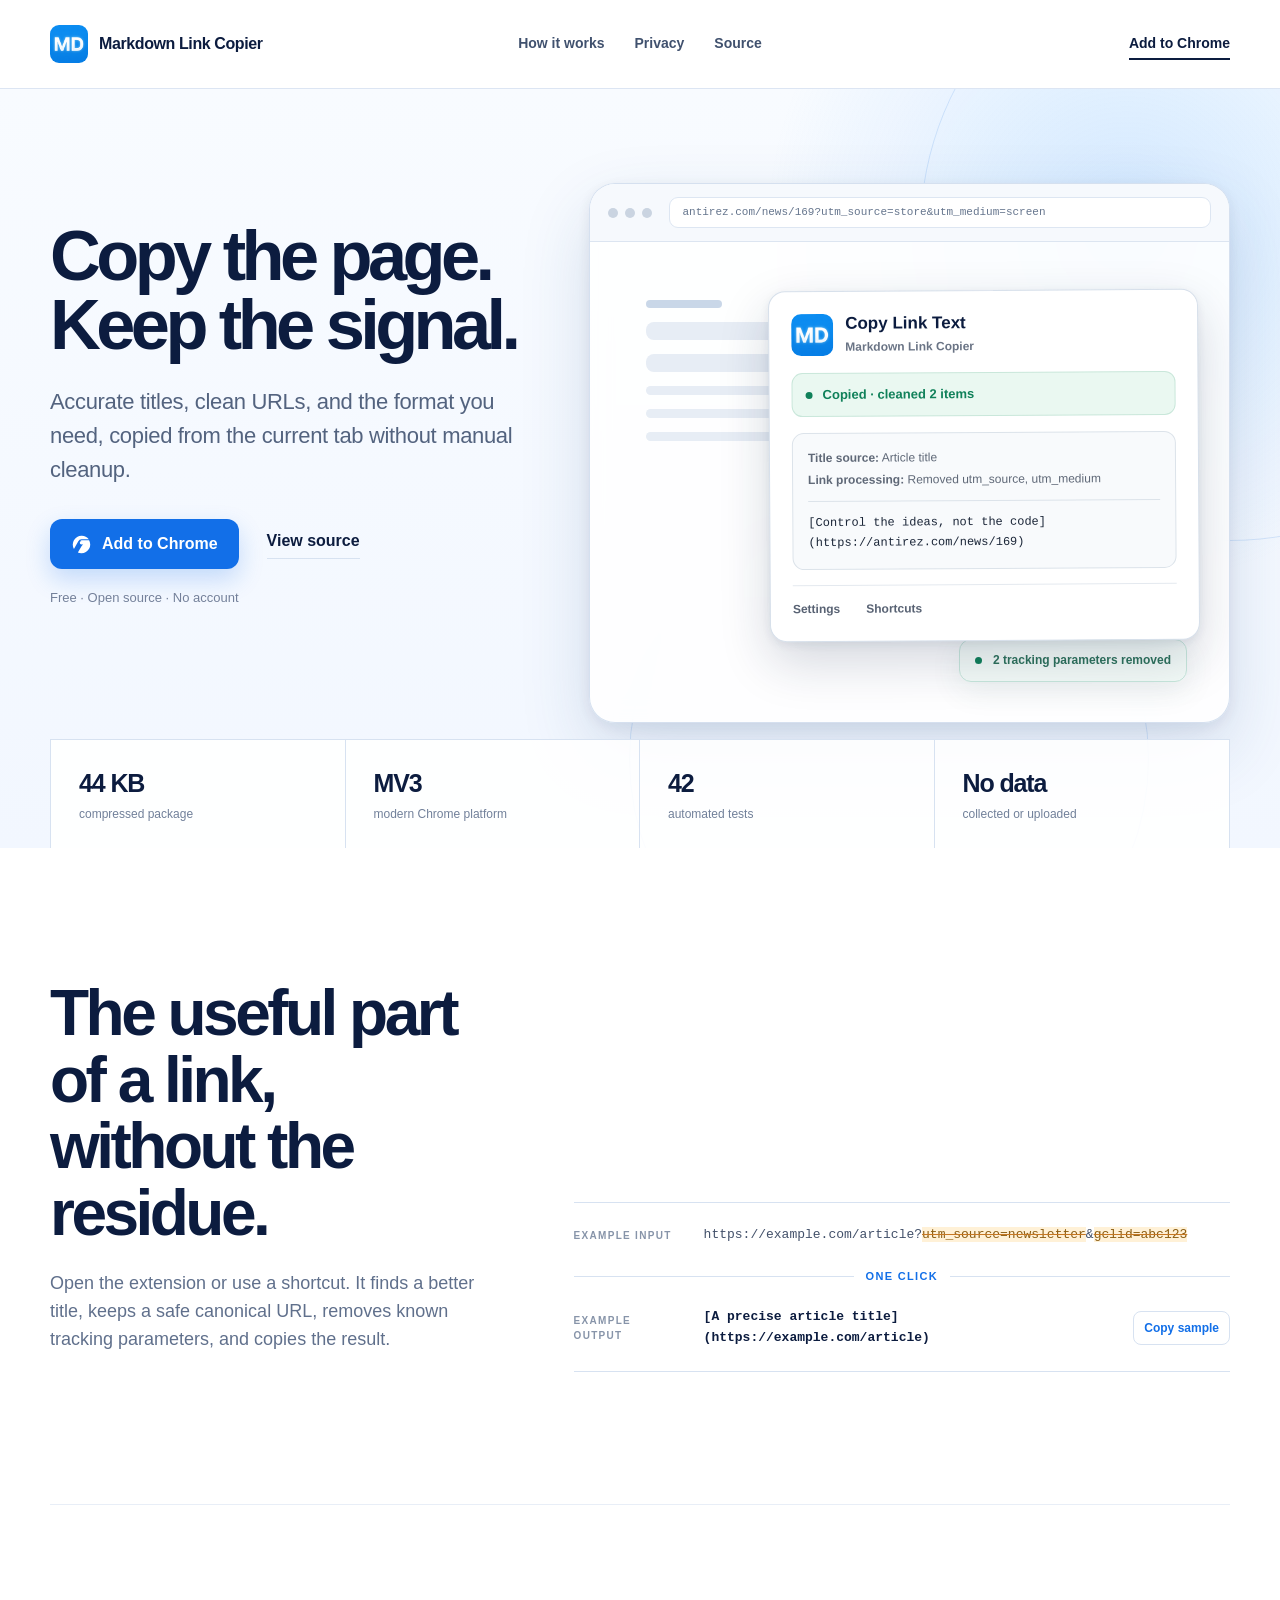
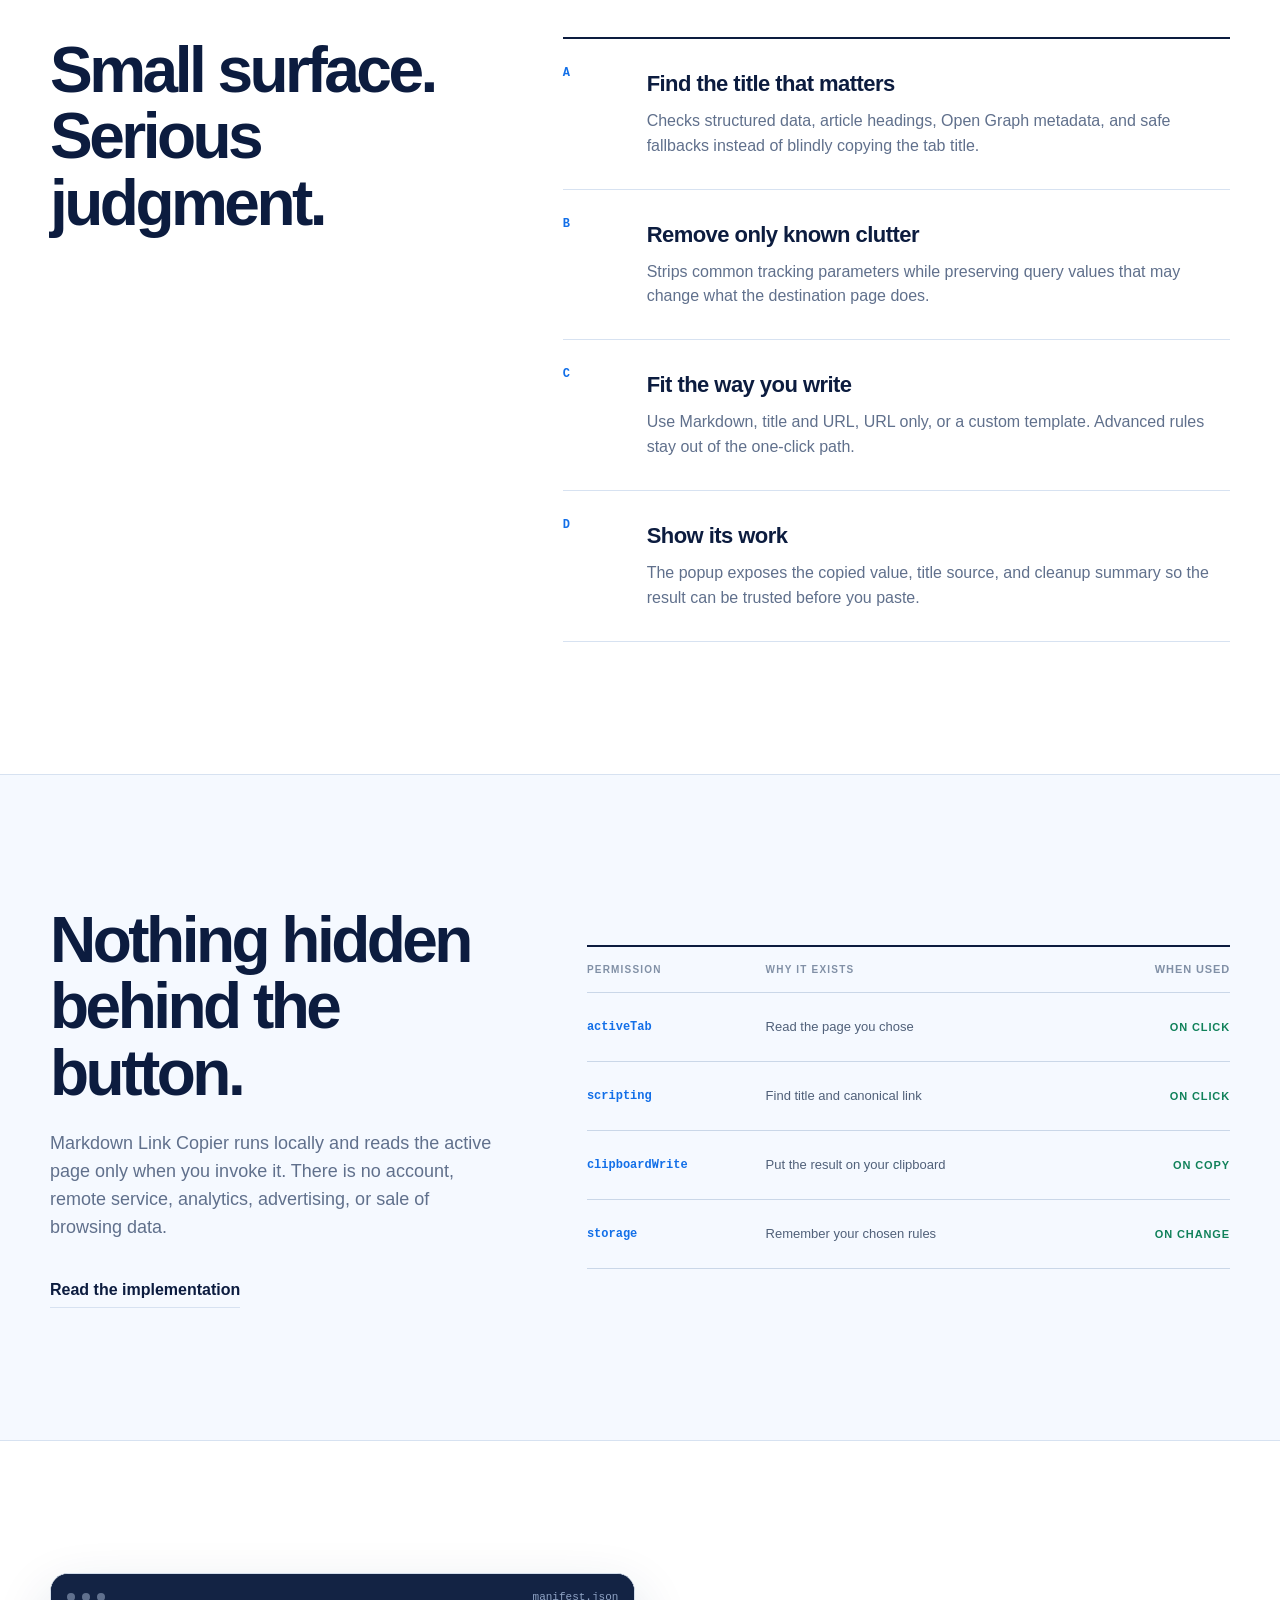
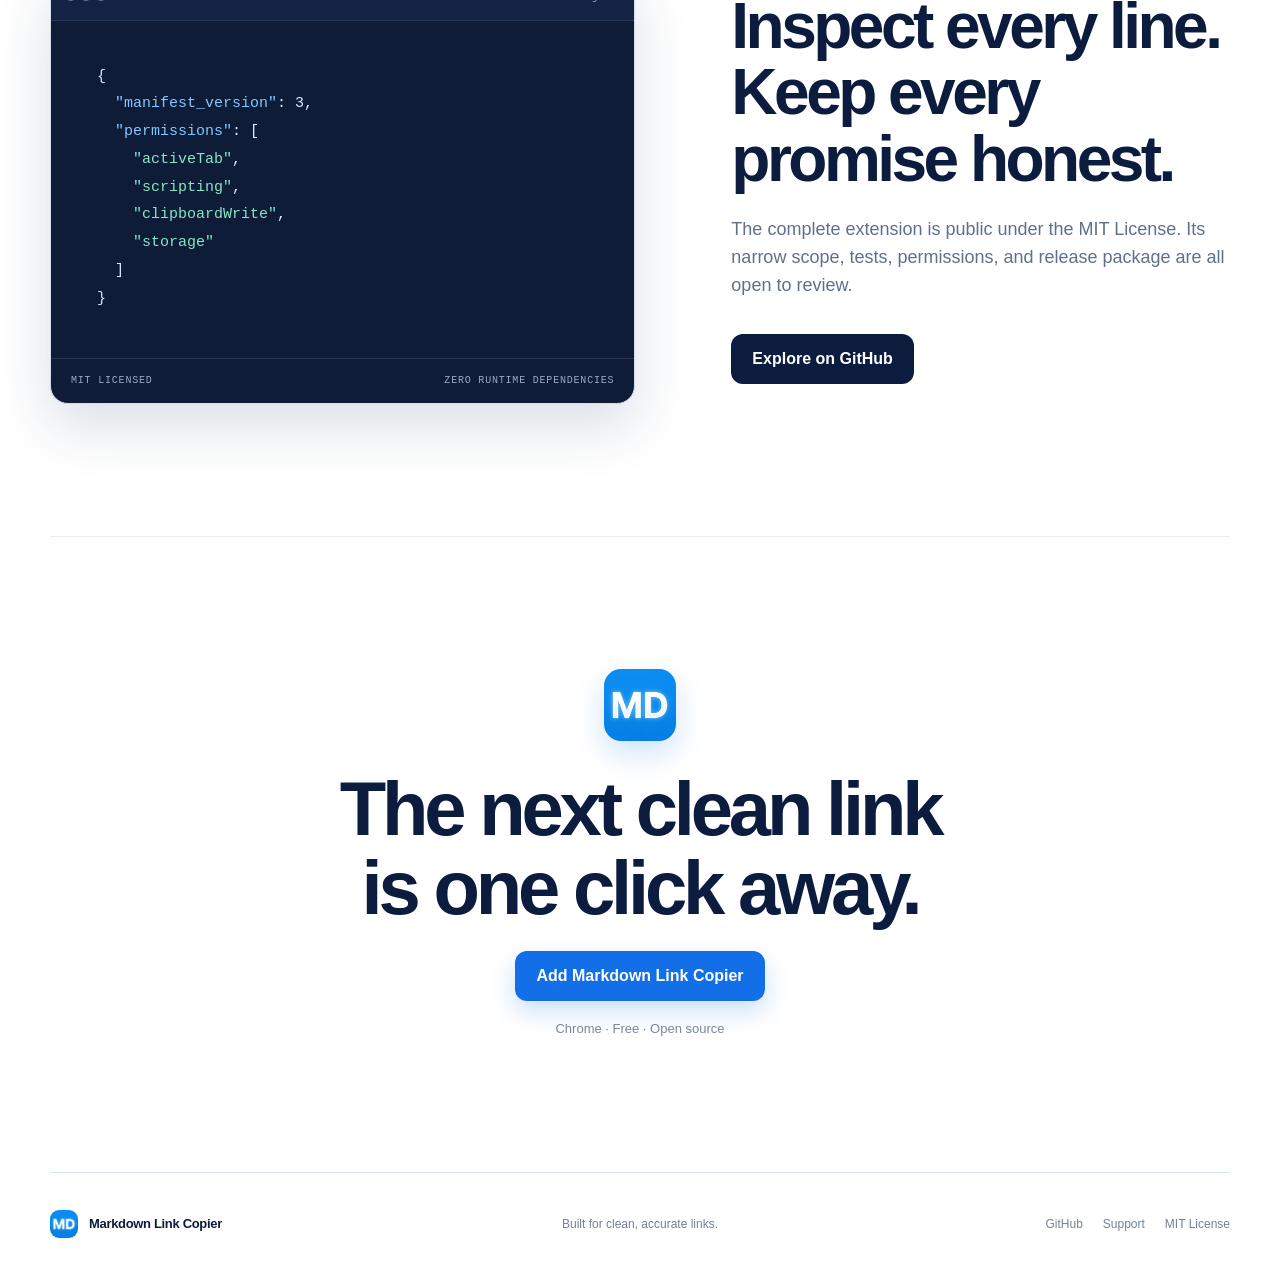
==== index.html @ 3ef40aa8 "完善 1.5.3、多语言、官网与商店素材" ====
<!doctype html>
<html lang="en">
<head>
  <meta charset="utf-8">
  <meta name="viewport" content="width=device-width, initial-scale=1">
  <meta name="description" content="Copy accurate page titles and clean URLs as Markdown in one click. A tiny, private, open-source Chrome extension.">
  <meta name="theme-color" content="#f5f9ff">
  <meta property="og:title" content="Markdown Link Copier">
  <meta property="og:description" content="Clean links. Accurate titles. One click.">
  <meta property="og:type" content="website">
  <title>Markdown Link Copier — Clean links in one click</title>
  <link rel="icon" type="image/png" href="chrome-extension/icons/icon32.png">
  <link rel="stylesheet" href="css/custom-theme.css">
  <script src="js/main.js" defer></script>
</head>
<body>
  <!--
  THESIS: One click turns the current page into a trustworthy Markdown link, with every product claim placed beside evidence.
  OWN-WORLD: Pale-blue daylight, ink typography, Chrome-blue actions, success green, thin rules, the real MD icon, and real extension UI.
  STORY: Copy moment, cleanup logic, permission ledger, open-source proof, then install.
  FIRST VIEWPORT: A short promise and single install action face a browser-to-popup transformation; a compact proof rail closes the frame.
  FORM: Code-led open-source ledger, concept seed 676863ed.
  FINISH: unreviewed and undocumented is unfinished; this build ends with the finish review, the verdict, DESIGN.md, and every shipping raster carrying its provenance
  -->
  <a class="skip-link" href="#main">Skip to content</a>

  <header class="site-header">
    <a class="brand" href="#top" aria-label="Markdown Link Copier home">
      <img src="chrome-extension/icons/icon128.png" alt="" width="38" height="38">
      <span>Markdown Link Copier</span>
    </a>
    <nav class="site-nav" aria-label="Primary navigation">
      <a href="#how-it-works">How it works</a>
      <a href="#privacy">Privacy</a>
      <a href="https://github.com/walnut-a/markdown-link-copier">Source</a>
    </nav>
    <a class="header-install" href="https://chromewebstore.google.com/detail/markdown-link-copier/okdollbnpaenkphpigcahcaiddfainpn">Add to Chrome</a>
  </header>

  <main id="main">
    <section class="hero" id="top" aria-labelledby="hero-title">
      <div class="hero-copy">
        <h1 id="hero-title">Copy the page.<br>Keep the signal.</h1>
        <p class="hero-summary">Accurate titles, clean URLs, and the format you need, copied from the current tab without manual cleanup.</p>
        <div class="hero-actions">
          <a class="button button-primary" href="https://chromewebstore.google.com/detail/markdown-link-copier/okdollbnpaenkphpigcahcaiddfainpn">
            <svg aria-hidden="true" viewBox="0 0 24 24"><path d="M12 2a10 10 0 0 0-8.65 15l5-8.66A4 4 0 0 1 12 6h8.32A10 10 0 0 0 12 2Zm0 20a10 10 0 0 0 8.65-15h-10A4 4 0 0 1 12 14l-4.16 7.2A9.97 9.97 0 0 0 12 22Zm0-10a2 2 0 1 0 0-4 2 2 0 0 0 0 4Z"/></svg>
            Add to Chrome
          </a>
          <a class="text-link" href="https://github.com/walnut-a/markdown-link-copier">View source</a>
        </div>
        <p class="hero-note">Free · Open source · No account</p>
      </div>

      <div class="product-stage" aria-label="A browser page and the Markdown Link Copier result">
        <div class="orbit orbit-one" aria-hidden="true"></div>
        <div class="orbit orbit-two" aria-hidden="true"></div>
        <div class="browser-window">
          <div class="browser-bar">
            <span class="browser-dot"></span><span class="browser-dot"></span><span class="browser-dot"></span>
            <div class="address-bar">antirez.com/news/169?utm_source=store&amp;utm_medium=screen</div>
          </div>
          <div class="article-ghost" aria-hidden="true">
            <span class="ghost-kicker"></span><span class="ghost-title ghost-title-long"></span><span class="ghost-title"></span>
            <span class="ghost-line"></span><span class="ghost-line"></span><span class="ghost-line ghost-line-short"></span>
          </div>
          <div class="extension-popover">
            <div class="popover-heading">
              <img src="chrome-extension/icons/icon128.png" alt="" width="42" height="42">
              <div><strong>Copy Link Text</strong><span>Markdown Link Copier</span></div>
            </div>
            <div class="success-line"><span class="status-dot"></span>Copied · cleaned 2 items</div>
            <div class="result-block">
              <p><strong>Title source:</strong> Article title</p>
              <p><strong>Link processing:</strong> Removed utm_source, utm_medium</p>
              <code>[Control the ideas, not the code]<br>(https://antirez.com/news/169)</code>
            </div>
            <div class="popover-links"><span>Settings</span><span>Shortcuts</span></div>
          </div>
          <div class="clean-toast"><span class="status-dot" aria-hidden="true"></span>2 tracking parameters removed</div>
        </div>
      </div>

      <dl class="proof-rail" aria-label="Product evidence">
        <div><dt>44 KB</dt><dd>compressed package</dd></div>
        <div><dt>MV3</dt><dd>modern Chrome platform</dd></div>
        <div><dt>42</dt><dd>automated tests</dd></div>
        <div><dt>No data</dt><dd>collected or uploaded</dd></div>
      </dl>
    </section>

    <section class="transformation section" id="how-it-works" aria-labelledby="transform-title">
      <div class="section-intro">
        <h2 id="transform-title">The useful part of a link,<br>without the residue.</h2>
        <p>Open the extension or use a shortcut. It finds a better title, keeps a safe canonical URL, removes known tracking parameters, and copies the result.</p>
      </div>
      <div class="transform-demo">
        <div class="demo-row demo-source">
          <span class="demo-label">EXAMPLE INPUT</span>
          <code>https://example.com/article?<mark>utm_source=newsletter</mark>&amp;<mark>gclid=abc123</mark></code>
        </div>
        <div class="demo-flow" aria-hidden="true"><span></span><b>one click</b><span></span></div>
        <div class="demo-row demo-result">
          <span class="demo-label">EXAMPLE OUTPUT</span>
          <code id="sample-output">[A precise article title](https://example.com/article)</code>
          <button class="copy-sample" type="button" data-copy-target="sample-output">Copy sample</button>
        </div>
      </div>
    </section>

    <section class="capabilities section" aria-labelledby="capabilities-title">
      <div class="section-intro compact">
        <h2 id="capabilities-title">Small surface.<br>Serious judgment.</h2>
      </div>
      <div class="capability-list">
        <article><span class="cap-index">A</span><div><h3>Find the title that matters</h3><p>Checks structured data, article headings, Open Graph metadata, and safe fallbacks instead of blindly copying the tab title.</p></div></article>
        <article><span class="cap-index">B</span><div><h3>Remove only known clutter</h3><p>Strips common tracking parameters while preserving query values that may change what the destination page does.</p></div></article>
        <article><span class="cap-index">C</span><div><h3>Fit the way you write</h3><p>Use Markdown, title and URL, URL only, or a custom template. Advanced rules stay out of the one-click path.</p></div></article>
        <article><span class="cap-index">D</span><div><h3>Show its work</h3><p>The popup exposes the copied value, title source, and cleanup summary so the result can be trusted before you paste.</p></div></article>
      </div>
    </section>

    <section class="ledger section" id="privacy" aria-labelledby="ledger-title">
      <div class="ledger-heading">
        <h2 id="ledger-title">Nothing hidden<br>behind the button.</h2>
        <p>Markdown Link Copier runs locally and reads the active page only when you invoke it. There is no account, remote service, analytics, advertising, or sale of browsing data.</p>
        <a class="text-link" href="https://github.com/walnut-a/markdown-link-copier/blob/main/chrome-extension/README.md">Read the implementation</a>
      </div>
      <div class="permission-table" role="table" aria-label="Chrome permission explanations">
        <div class="permission-row permission-head" role="row"><span role="columnheader">Permission</span><span role="columnheader">Why it exists</span><span role="columnheader">When used</span></div>
        <div class="permission-row" role="row"><code role="cell">activeTab</code><span role="cell">Read the page you chose</span><span role="cell">On click</span></div>
        <div class="permission-row" role="row"><code role="cell">scripting</code><span role="cell">Find title and canonical link</span><span role="cell">On click</span></div>
        <div class="permission-row" role="row"><code role="cell">clipboardWrite</code><span role="cell">Put the result on your clipboard</span><span role="cell">On copy</span></div>
        <div class="permission-row" role="row"><code role="cell">storage</code><span role="cell">Remember your chosen rules</span><span role="cell">On change</span></div>
      </div>
    </section>

    <section class="source-section section" aria-labelledby="source-title">
      <div class="source-terminal" aria-hidden="true">
        <div class="terminal-bar"><span></span><span></span><span></span><b>manifest.json</b></div>
        <pre><code>{
  <i>"manifest_version"</i>: 3,
  <i>"permissions"</i>: [
    <em>"activeTab"</em>,
    <em>"scripting"</em>,
    <em>"clipboardWrite"</em>,
    <em>"storage"</em>
  ]
}</code></pre>
        <div class="terminal-foot"><span>MIT licensed</span><span>zero runtime dependencies</span></div>
      </div>
      <div class="source-copy">
        <h2 id="source-title">Inspect every line.<br>Keep every promise honest.</h2>
        <p>The complete extension is public under the MIT License. Its narrow scope, tests, permissions, and release package are all open to review.</p>
        <a class="button button-dark" href="https://github.com/walnut-a/markdown-link-copier">Explore on GitHub</a>
      </div>
    </section>

    <section class="final-cta section" aria-labelledby="cta-title">
      <img src="chrome-extension/icons/icon128.png" alt="" width="72" height="72">
      <h2 id="cta-title">The next clean link<br>is one click away.</h2>
      <a class="button button-primary" href="https://chromewebstore.google.com/detail/markdown-link-copier/okdollbnpaenkphpigcahcaiddfainpn">Add Markdown Link Copier</a>
      <p>Chrome · Free · Open source</p>
    </section>
  </main>

  <footer class="site-footer">
    <div class="brand footer-brand"><img src="chrome-extension/icons/icon32.png" alt="" width="28" height="28"><span>Markdown Link Copier</span></div>
    <p>Built for clean, accurate links.</p>
    <div><a href="https://github.com/walnut-a/markdown-link-copier">GitHub</a><a href="https://github.com/walnut-a/markdown-link-copier/issues">Support</a><span>MIT License</span></div>
  </footer>
</body>
</html>
---- css/custom-theme.css ----
:root {
  color-scheme: light;
  --ink: #0c1c3f;
  --muted: #60708c;
  --blue: #126fe8;
  --blue-dark: #075bc6;
  --blue-pale: #edf5ff;
  --line: #d7e2f1;
  --soft-line: #e8eef7;
  --green: #10815a;
  --green-pale: #eaf8f1;
  --paper: #ffffff;
  --canvas: #f5f9ff;
  --max-width: 1180px;
  --shadow: 0 28px 70px rgba(34, 74, 132, .16), 0 4px 16px rgba(32, 52, 84, .08);
  --display-font: "Trebuchet MS", "Avenir Next", sans-serif;
  --body-font: ui-sans-serif, -apple-system, BlinkMacSystemFont, "Segoe UI", sans-serif;
  font-family: var(--body-font);
  font-synthesis: none;
  text-rendering: optimizeLegibility;
}

* { box-sizing: border-box; }
html { scroll-behavior: smooth; }
body { margin: 0; overflow-x: hidden; background: var(--paper); color: var(--ink); font-size: 16px; line-height: 1.55; }
a { color: inherit; text-decoration: none; }
button, a { -webkit-tap-highlight-color: transparent; }
button, input { font: inherit; }
img { display: block; max-width: 100%; }
:focus-visible { outline: 3px solid rgba(18, 111, 232, .35); outline-offset: 4px; }
.skip-link { position: fixed; z-index: 100; top: 12px; left: 12px; padding: 10px 14px; background: var(--ink); color: white; transform: translateY(-150%); }
.skip-link:focus { transform: translateY(0); }

.site-header {
  position: relative;
  z-index: 10;
  width: min(calc(100% - 48px), var(--max-width));
  height: 88px;
  margin: 0 auto;
  display: grid;
  grid-template-columns: 1fr auto 1fr;
  align-items: center;
  gap: 28px;
}
.brand { display: inline-flex; align-items: center; gap: 11px; font-family: var(--display-font); font-weight: 760; letter-spacing: -.025em; }
.brand img { border-radius: 9px; }
.site-nav { display: flex; gap: 30px; color: #40516e; font-size: 14px; font-weight: 650; }
.site-nav a, .text-link, .site-footer a { transition: color 160ms ease; }
.site-nav a:hover, .text-link:hover, .site-footer a:hover { color: var(--blue); }
.header-install { justify-self: end; border-bottom: 2px solid var(--ink); padding: 5px 0 3px; font-size: 14px; font-weight: 750; }

.hero {
  position: relative;
  overflow: hidden;
  min-height: 760px;
  background: radial-gradient(circle at 88% 18%, rgba(114, 184, 255, .28), transparent 28%), linear-gradient(180deg, #f8fbff 0%, #f2f7ff 100%);
  border-top: 1px solid rgba(215, 226, 241, .8);
  display: grid;
  grid-template-columns: minmax(0, .85fr) minmax(520px, 1.15fr);
  grid-template-rows: 1fr auto;
  column-gap: 66px;
  padding: 82px max(24px, calc((100vw - var(--max-width)) / 2)) 0;
}
.hero-copy { position: relative; z-index: 2; align-self: center; padding-bottom: 80px; }
h1, h2, h3, p { margin-top: 0; }
h1, h2, h3 { font-family: var(--display-font); }
h1 { max-width: 620px; margin-bottom: 26px; font-size: clamp(54px, 5.5vw, 82px); line-height: .98; letter-spacing: -.065em; font-weight: 830; }
.hero-summary { max-width: 540px; margin-bottom: 32px; color: #53637f; font-size: clamp(18px, 1.8vw, 22px); line-height: 1.55; letter-spacing: -.015em; }
.hero-actions { display: flex; align-items: center; gap: 28px; flex-wrap: wrap; }
.button { min-height: 50px; display: inline-flex; align-items: center; justify-content: center; gap: 10px; padding: 0 20px; border: 1px solid transparent; border-radius: 12px; font-weight: 760; box-shadow: none; transition: transform 160ms ease, background 160ms ease, box-shadow 160ms ease; }
.button:hover { transform: translateY(-2px); }
.button-primary { background: var(--blue); color: white; box-shadow: 0 10px 25px rgba(18, 111, 232, .22); }
.button-primary:hover { background: var(--blue-dark); box-shadow: 0 14px 30px rgba(18, 111, 232, .28); }
.button-primary svg { width: 21px; height: 21px; fill: currentColor; }
.button-dark { background: var(--ink); color: white; }
.button-dark:hover { background: #18305d; }
.text-link { font-weight: 730; border-bottom: 1px solid var(--line); padding-bottom: 4px; }
.hero-note { margin: 19px 0 0; color: #73809a; font-size: 13px; }

.product-stage { position: relative; z-index: 1; min-width: 0; align-self: stretch; }
.orbit { position: absolute; border: 1px solid rgba(30, 112, 218, .15); border-radius: 50%; }
.orbit-one { width: 620px; height: 620px; top: -250px; right: -310px; }
.orbit-two { width: 520px; height: 520px; bottom: -280px; left: 40px; }
.browser-window { position: absolute; top: 12px; right: 0; width: min(670px, 100%); height: 540px; overflow: hidden; background: rgba(255, 255, 255, .86); border: 1px solid rgba(211, 223, 239, .95); border-radius: 26px; box-shadow: var(--shadow); backdrop-filter: blur(10px); }
.browser-bar { height: 58px; display: flex; align-items: center; gap: 7px; padding: 0 18px; background: #f6f9fd; border-bottom: 1px solid #dce5f1; }
.browser-dot { width: 10px; height: 10px; border-radius: 50%; background: #cad4e1; }
.address-bar { min-width: 0; flex: 1; margin-left: 10px; padding: 8px 12px; overflow: hidden; border: 1px solid #dde6f2; border-radius: 9px; background: white; color: #65758d; font: 11px/1.2 ui-monospace, SFMono-Regular, Menlo, monospace; text-overflow: ellipsis; white-space: nowrap; }
.article-ghost { position: absolute; top: 116px; left: 56px; width: 390px; display: grid; gap: 14px; }
.article-ghost span { display: block; border-radius: 8px; background: #e7edf5; }
.ghost-kicker { width: 76px; height: 8px; background: #c9d7e8 !important; }
.ghost-title { width: 68%; height: 18px; }
.ghost-title-long { width: 92%; }
.ghost-line { width: 100%; height: 9px; }
.ghost-line-short { width: 74%; }
.extension-popover { position: absolute; z-index: 2; top: 106px; right: 30px; width: 430px; padding: 22px; border: 1px solid #d7e0eb; border-radius: 17px; background: white; box-shadow: 0 20px 50px rgba(21, 40, 72, .18), 0 3px 8px rgba(21, 40, 72, .08); transform: rotate(-.35deg); }
.popover-heading { display: flex; align-items: center; gap: 12px; margin-bottom: 16px; }
.popover-heading img { border-radius: 10px; }
.popover-heading strong { display: block; font-size: 17px; line-height: 1.2; }
.popover-heading span { display: block; margin-top: 4px; color: #6a7485; font-size: 12px; font-weight: 600; }
.success-line { display: flex; align-items: center; gap: 10px; margin-bottom: 16px; padding: 11px 13px; border: 1px solid #c9e7da; border-radius: 11px; background: var(--green-pale); color: var(--green); font-size: 13px; font-weight: 750; }
.status-dot { width: 7px; height: 7px; border-radius: 50%; background: var(--green); }
.result-block { padding: 15px; border: 1px solid #dce3ea; border-radius: 12px; background: #f8fafc; }
.result-block p { margin: 0 0 3px; color: #5f6877; font-size: 12px; }
.result-block code { display: block; margin-top: 12px; padding-top: 12px; border-top: 1px solid #dce3ea; color: #1b2638; font: 12px/1.65 ui-monospace, SFMono-Regular, Menlo, monospace; }
.popover-links { display: flex; gap: 26px; margin-top: 15px; padding-top: 14px; border-top: 1px solid #e4e9ef; color: #586273; font-size: 12px; font-weight: 700; }
.clean-toast { position: absolute; right: 42px; bottom: 40px; display: flex; align-items: center; gap: 9px; padding: 11px 15px; border: 1px solid #c8e7dc; border-radius: 12px; background: #f4fbf8; color: #2e725c; font-size: 12px; font-weight: 700; box-shadow: 0 8px 30px rgba(47, 101, 84, .1); }
.clean-toast .status-dot { width: 7px; height: 7px; margin-right: 2px; }

.proof-rail { position: relative; z-index: 3; grid-column: 1 / -1; width: 100%; margin: 0; display: grid; grid-template-columns: repeat(4, 1fr); border: 1px solid var(--line); border-bottom: 0; background: rgba(255, 255, 255, .9); }
.proof-rail div { min-height: 106px; padding: 24px 28px; border-right: 1px solid var(--line); }
.proof-rail div:last-child { border-right: 0; }
.proof-rail dt { font-size: 25px; font-weight: 820; letter-spacing: -.045em; }
.proof-rail dd { margin: 3px 0 0; color: #71809a; font-size: 12px; }

.section { width: min(calc(100% - 48px), var(--max-width)); margin: 0 auto; padding: 132px 0; }
.section-intro { max-width: 600px; }
.section-intro h2, .ledger-heading h2, .source-copy h2, .final-cta h2 { margin-bottom: 24px; font-size: clamp(42px, 5vw, 66px); line-height: 1.04; letter-spacing: -.055em; }
.section-intro > p:last-child, .ledger-heading > p, .source-copy > p { color: var(--muted); font-size: 18px; }
.transformation { display: grid; grid-template-columns: .8fr 1.2fr; gap: 86px; align-items: end; }
.transform-demo { border-top: 1px solid var(--line); border-bottom: 1px solid var(--line); }
.demo-row { padding: 22px 0; display: grid; grid-template-columns: 110px 1fr auto; gap: 20px; align-items: center; }
.demo-label { color: #8794a9; font-size: 10px; font-weight: 800; letter-spacing: .13em; }
.demo-row code { overflow-wrap: anywhere; color: #43516a; font: 13px/1.6 ui-monospace, SFMono-Regular, Menlo, monospace; }
.demo-source mark { background: #fff1d7; color: #8c5e13; text-decoration: line-through; text-decoration-color: #c77723; }
.demo-result code { color: var(--ink); font-weight: 650; }
.demo-flow { display: grid; grid-template-columns: 1fr auto 1fr; align-items: center; gap: 12px; color: var(--blue); font-size: 11px; font-weight: 800; letter-spacing: .12em; text-transform: uppercase; }
.demo-flow span { height: 1px; background: var(--line); }
.copy-sample { padding: 7px 10px; border: 1px solid var(--line); border-radius: 8px; background: white; color: var(--blue); font-size: 12px; font-weight: 750; cursor: pointer; }
.copy-sample:hover { background: var(--blue-pale); }

.capabilities { border-top: 1px solid var(--soft-line); display: grid; grid-template-columns: .78fr 1.22fr; gap: 86px; }
.capability-list { border-top: 2px solid var(--ink); }
.capability-list article { display: grid; grid-template-columns: 62px 1fr; gap: 22px; padding: 28px 0 30px; border-bottom: 1px solid var(--line); }
.cap-index { color: var(--blue); font: 700 12px/1 ui-monospace, SFMono-Regular, Menlo, monospace; }
.capability-list h3 { margin-bottom: 8px; font-size: 22px; letter-spacing: -.025em; }
.capability-list p { margin: 0; color: var(--muted); max-width: 610px; }

.ledger { width: 100%; max-width: none; padding-left: max(24px, calc((100vw - var(--max-width)) / 2)); padding-right: max(24px, calc((100vw - var(--max-width)) / 2)); display: grid; grid-template-columns: .82fr 1.18fr; gap: 90px; background: var(--canvas); border-top: 1px solid var(--line); border-bottom: 1px solid var(--line); }
.ledger-heading .text-link { display: inline-block; margin-top: 18px; }
.permission-table { align-self: center; border-top: 2px solid var(--ink); }
.permission-row { display: grid; grid-template-columns: .72fr 1.35fr .65fr; gap: 18px; min-height: 69px; align-items: center; border-bottom: 1px solid #cad7e8; color: #506079; font-size: 13px; }
.permission-row code { color: var(--blue); font-size: 12px; font-weight: 750; }
.permission-row span:last-child { justify-self: end; color: var(--green); font-size: 11px; font-weight: 800; letter-spacing: .08em; text-transform: uppercase; }
.permission-head { min-height: 46px; color: #8190a6; font-size: 10px; font-weight: 800; letter-spacing: .12em; text-transform: uppercase; }
.permission-head span:last-child { color: #8190a6; }

.source-section { display: grid; grid-template-columns: 1.08fr .92fr; gap: 96px; align-items: center; }
.source-terminal { overflow: hidden; border: 1px solid #d4deeb; border-radius: 18px; background: #0e1c38; color: #d9e7ff; box-shadow: 0 22px 55px rgba(23, 48, 94, .16); }
.terminal-bar { height: 47px; padding: 0 16px; display: flex; align-items: center; gap: 7px; border-bottom: 1px solid rgba(255,255,255,.1); background: #132344; }
.terminal-bar span { width: 8px; height: 8px; border-radius: 50%; background: #60708e; }
.terminal-bar b { margin-left: auto; color: #8fa3c5; font: 500 11px ui-monospace, SFMono-Regular, Menlo, monospace; }
.source-terminal pre { margin: 0; padding: 42px 46px 46px; font: 15px/1.85 ui-monospace, SFMono-Regular, Menlo, monospace; }
.source-terminal i { color: #82c7ff; font-style: normal; }
.source-terminal em { color: #87e6c2; font-style: normal; }
.terminal-foot { padding: 17px 20px; display: flex; justify-content: space-between; border-top: 1px solid rgba(255,255,255,.1); color: #99a9c4; font: 10px/1 ui-monospace, SFMono-Regular, Menlo, monospace; text-transform: uppercase; letter-spacing: .08em; }
.source-copy .button { margin-top: 16px; }
.final-cta { text-align: center; border-top: 1px solid var(--soft-line); }
.final-cta img { margin: 0 auto 28px; border-radius: 17px; box-shadow: 0 12px 30px rgba(18, 111, 232, .2); }
.final-cta h2 { font-size: clamp(48px, 6vw, 76px); }
.final-cta > p:last-child { margin: 18px 0 0; color: #7a879b; font-size: 13px; }
.site-footer { width: min(calc(100% - 48px), var(--max-width)); min-height: 104px; margin: 0 auto; display: grid; grid-template-columns: 1fr auto 1fr; align-items: center; gap: 24px; border-top: 1px solid var(--line); color: #738098; font-size: 12px; }
.footer-brand { color: var(--ink); font-size: 13px; }
.site-footer p { margin: 0; text-align: center; }
.site-footer > div:last-child { justify-self: end; display: flex; gap: 20px; }

@media (max-width: 980px) {
  .site-header { grid-template-columns: 1fr auto; }
  .site-nav { display: none; }
  .hero { min-height: auto; grid-template-columns: 1fr; grid-template-rows: auto auto auto; gap: 24px; padding-top: 64px; }
  .hero-copy { padding-bottom: 24px; }
  .product-stage { height: 560px; }
  .browser-window { left: 50%; right: auto; transform: translateX(-50%); }
  .proof-rail { margin-top: 10px; }
  .transformation, .capabilities, .ledger, .source-section { grid-template-columns: 1fr; gap: 56px; }
  .section { padding-top: 100px; padding-bottom: 100px; }
  .ledger { padding-left: 24px; padding-right: 24px; }
}

@media (max-width: 680px) {
  .site-header { width: min(calc(100% - 32px), var(--max-width)); height: 72px; grid-template-columns: minmax(0, 1fr); }
  .brand { font-size: 14px; }
  .brand img { width: 32px; height: 32px; }
  .header-install { display: none; }
  .hero { padding-left: 20px; padding-right: 20px; padding-top: 52px; }
  h1 { max-width: 100%; font-size: 48px; letter-spacing: -.058em; }
  .hero-summary { max-width: 100%; font-size: 16px; }
  .hero-actions { align-items: flex-start; flex-direction: column; gap: 17px; }
  .product-stage { height: 420px; margin-top: 20px; }
  .browser-window { width: 620px; height: 430px; left: 10px; transform: none; border-radius: 21px; }
  .extension-popover { top: 88px; left: 55px; right: auto; width: 345px; padding: 17px; }
  .result-block { padding: 12px; }
  .clean-toast { display: none; }
  .proof-rail { grid-template-columns: repeat(2, 1fr); border-bottom: 1px solid var(--line); }
  .proof-rail div { min-height: 92px; padding: 18px; }
  .proof-rail div:nth-child(2) { border-right: 0; }
  .proof-rail div:nth-child(-n+2) { border-bottom: 1px solid var(--line); }
  .proof-rail dt { font-size: 22px; }
  .section { width: min(calc(100% - 40px), var(--max-width)); padding: 82px 0; }
  .section-intro h2, .ledger-heading h2, .source-copy h2, .final-cta h2 { font-size: 42px; }
  .demo-row { grid-template-columns: 1fr; gap: 8px; }
  .copy-sample { justify-self: start; }
  .capability-list article { grid-template-columns: 36px 1fr; gap: 10px; }
  .ledger { width: 100%; padding-left: 20px; padding-right: 20px; }
  .permission-row { grid-template-columns: .8fr 1.2fr; }
  .permission-row span:last-child { display: none; }
  .source-terminal pre { padding: 30px 22px 34px; font-size: 12px; }
  .terminal-foot { gap: 12px; flex-direction: column; }
  .site-footer { min-height: 150px; grid-template-columns: 1fr; justify-items: start; align-content: center; gap: 12px; }
  .site-footer p { text-align: left; }
  .site-footer > div:last-child { justify-self: start; }
}

@media (prefers-reduced-motion: reduce) {
  *, *::before, *::after { scroll-behavior: auto !important; transition-duration: .01ms !important; animation-duration: .01ms !important; animation-iteration-count: 1 !important; }
}
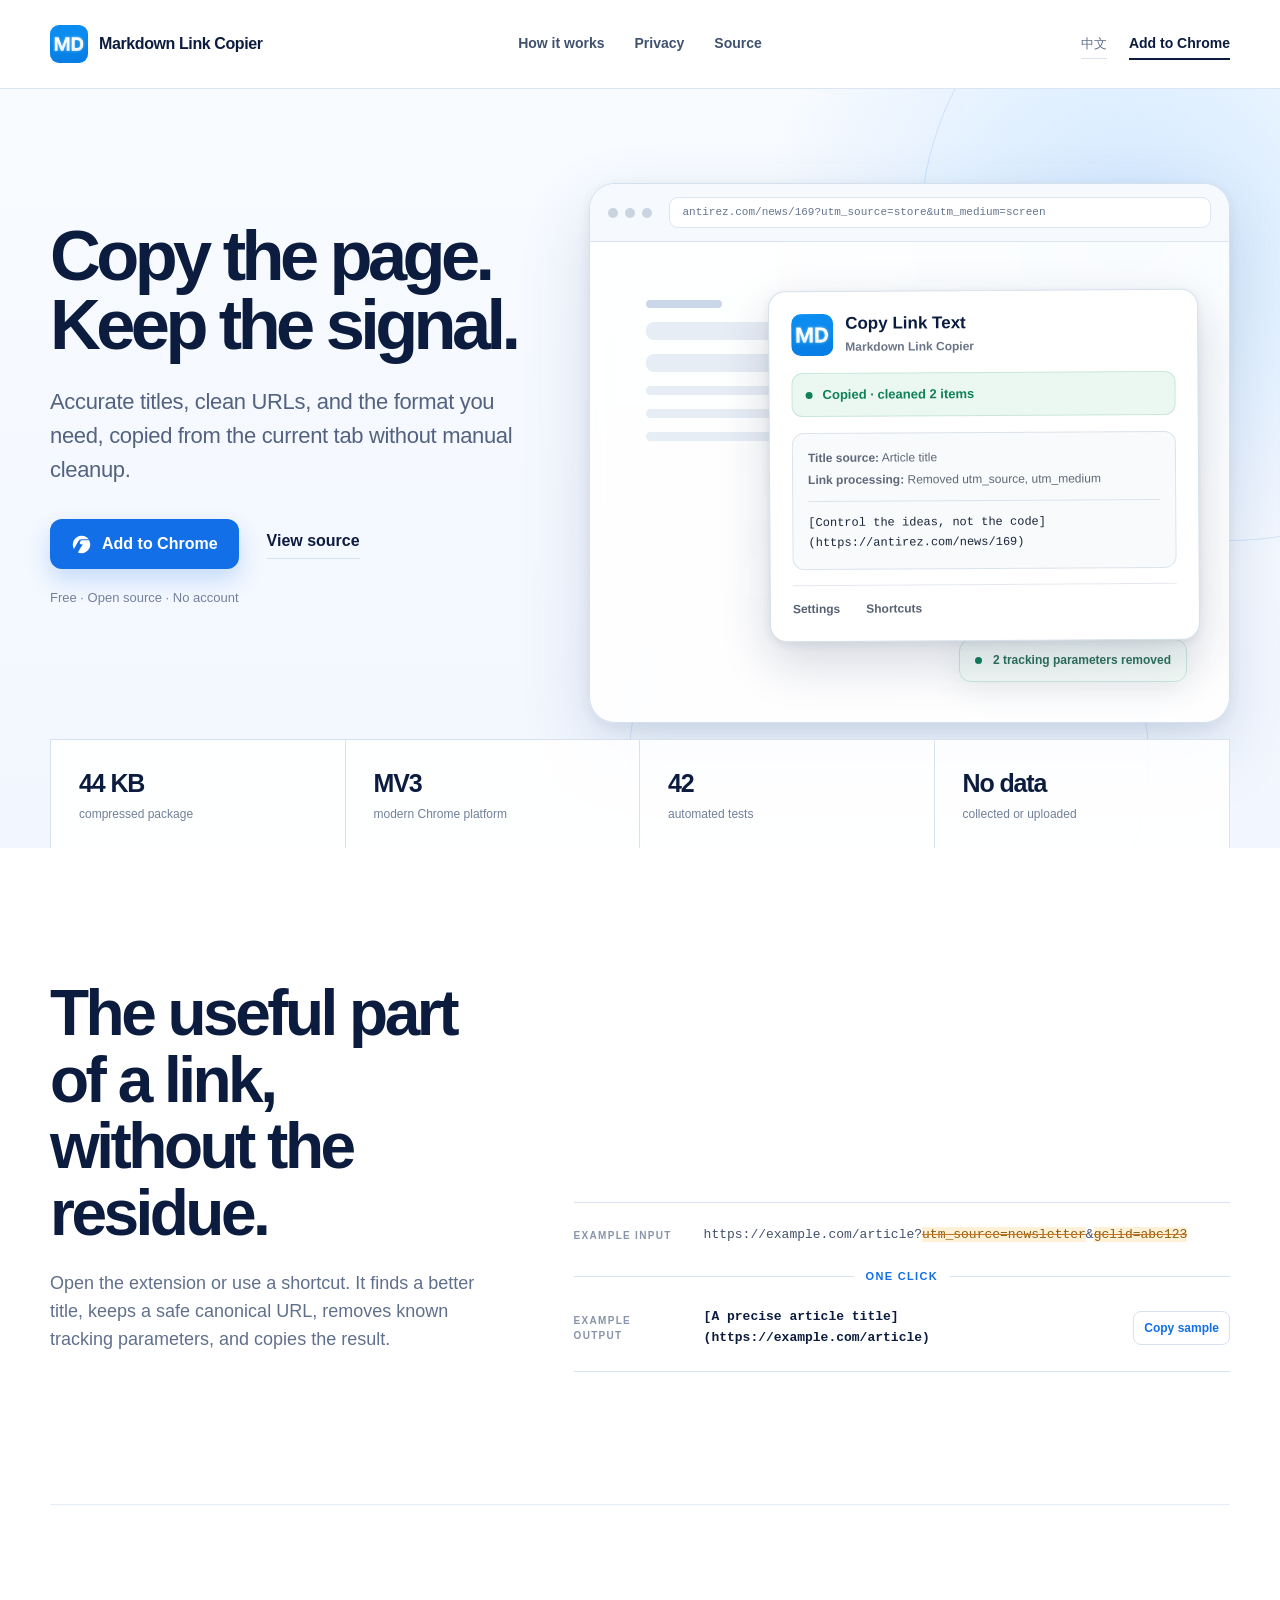
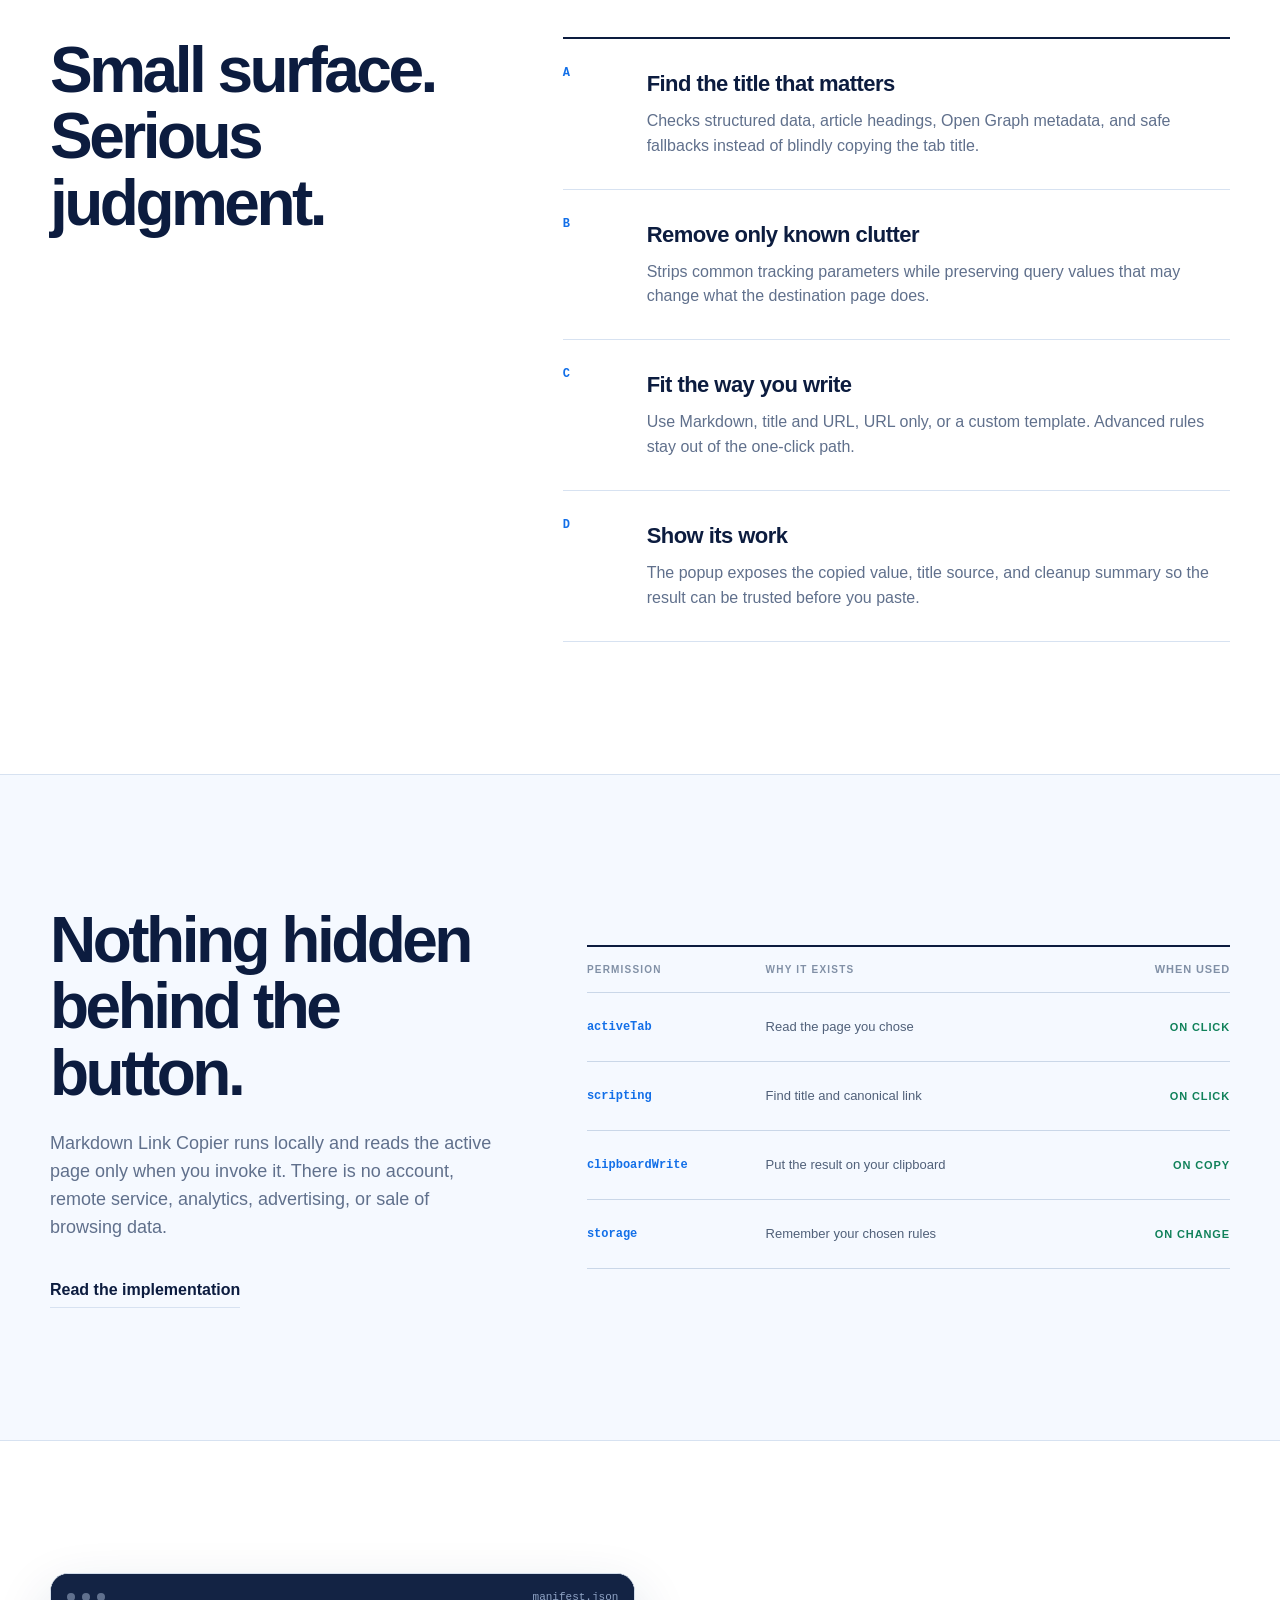
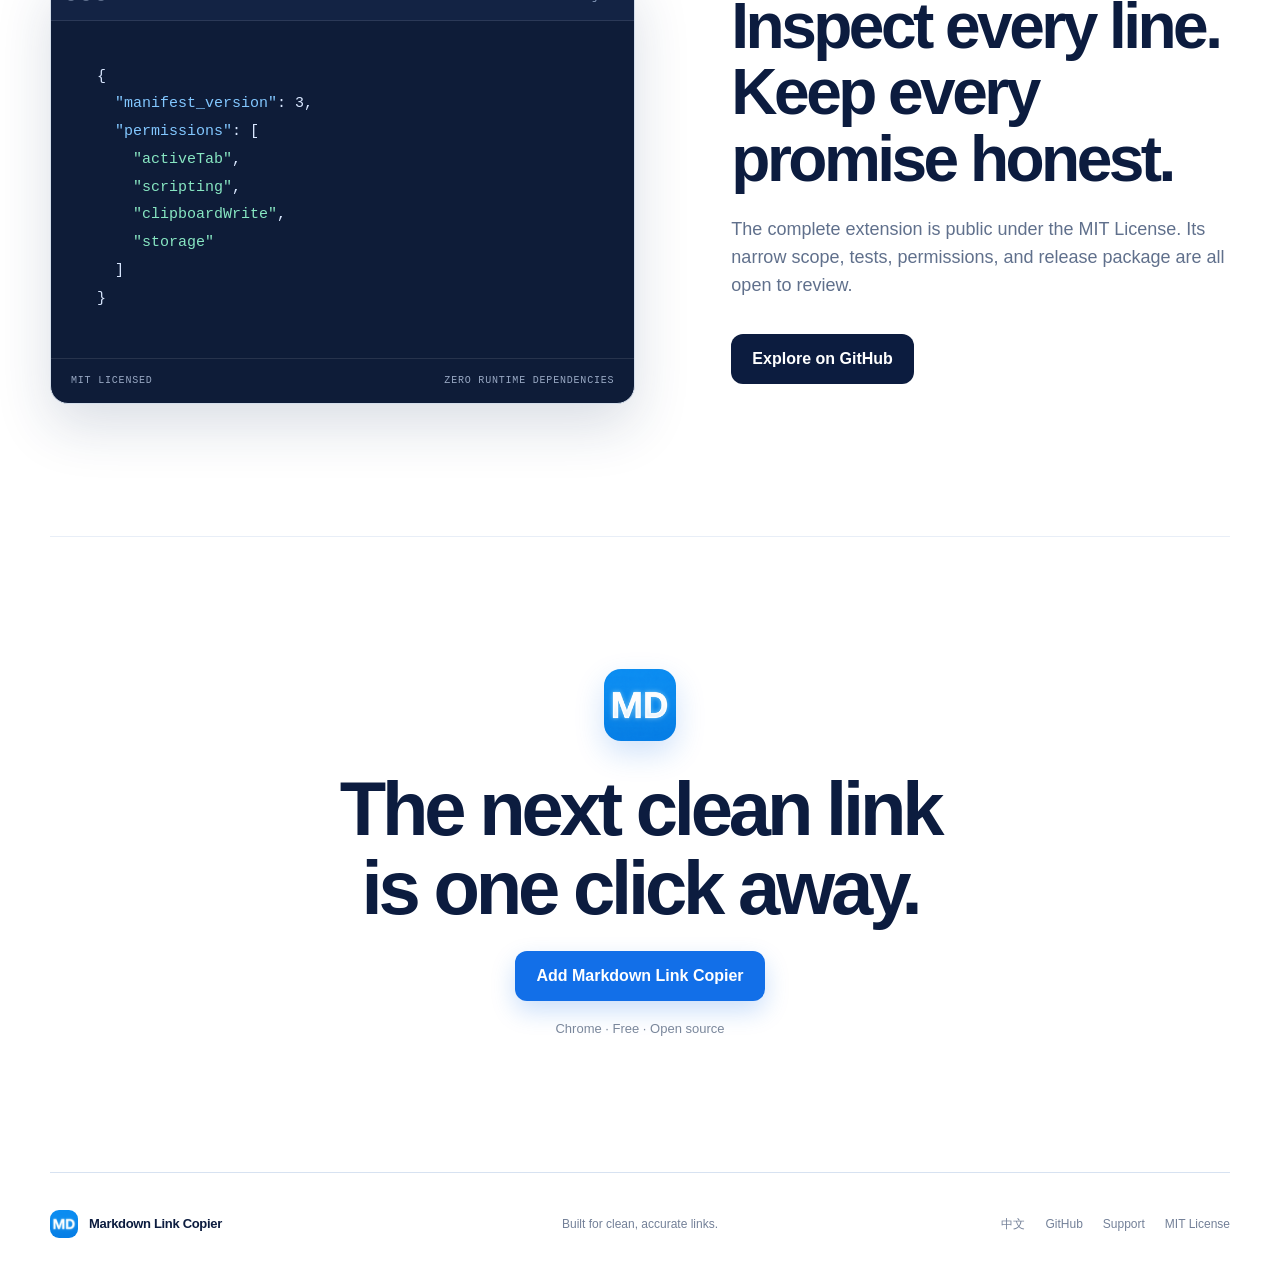
==== commit 29e8367b: "完善双语官网与推广素材" ====
--- a/index.html
+++ b/index.html
@@ -5,12 +5,49 @@
   <meta name="viewport" content="width=device-width, initial-scale=1">
   <meta name="description" content="Copy accurate page titles and clean URLs as Markdown in one click. A tiny, private, open-source Chrome extension.">
   <meta name="theme-color" content="#f5f9ff">
+  <meta name="google-site-verification" content="lXAVXSCRYw8cvFvBLRrI5SZCFCFTKyAIHOWadJVIrMo">
+  <link rel="canonical" href="https://walnut-a.github.io/markdown-link-copier/">
+  <link rel="alternate" hreflang="en" href="https://walnut-a.github.io/markdown-link-copier/">
+  <link rel="alternate" hreflang="zh-CN" href="https://walnut-a.github.io/markdown-link-copier/zh-CN/">
+  <link rel="alternate" hreflang="x-default" href="https://walnut-a.github.io/markdown-link-copier/">
   <meta property="og:title" content="Markdown Link Copier">
   <meta property="og:description" content="Clean links. Accurate titles. One click.">
   <meta property="og:type" content="website">
+  <meta property="og:url" content="https://walnut-a.github.io/markdown-link-copier/">
+  <meta property="og:site_name" content="Markdown Link Copier">
+  <meta property="og:locale" content="en_US">
+  <meta property="og:locale:alternate" content="zh_CN">
+  <meta property="og:image" content="https://walnut-a.github.io/markdown-link-copier/docs/store-assets/markdown-link-copier-marquee-1400x560.png">
+  <meta property="og:image:width" content="1400">
+  <meta property="og:image:height" content="560">
+  <meta property="og:image:alt" content="Markdown Link Copier turning a tracked page URL into a clean Markdown link">
+  <meta name="twitter:card" content="summary_large_image">
+  <meta name="twitter:title" content="Markdown Link Copier">
+  <meta name="twitter:description" content="Clean links. Accurate titles. One click.">
+  <meta name="twitter:image" content="https://walnut-a.github.io/markdown-link-copier/docs/store-assets/markdown-link-copier-marquee-1400x560.png">
   <title>Markdown Link Copier — Clean links in one click</title>
   <link rel="icon" type="image/png" href="chrome-extension/icons/icon32.png">
   <link rel="stylesheet" href="css/custom-theme.css">
+  <script type="application/ld+json">
+    {
+      "@context": "https://schema.org",
+      "@type": "SoftwareApplication",
+      "name": "Markdown Link Copier",
+      "description": "Copy accurate page titles and clean URLs as Markdown in one click.",
+      "applicationCategory": "BrowserApplication",
+      "operatingSystem": "Google Chrome",
+      "softwareVersion": "1.5.3",
+      "url": "https://walnut-a.github.io/markdown-link-copier/",
+      "downloadUrl": "https://chromewebstore.google.com/detail/okdollbnpaenkphpigcahcaiddfainpn",
+      "license": "https://github.com/walnut-a/markdown-link-copier/blob/main/LICENSE",
+      "isAccessibleForFree": true,
+      "offers": {
+        "@type": "Offer",
+        "price": "0",
+        "priceCurrency": "USD"
+      }
+    }
+  </script>
   <script src="js/main.js" defer></script>
 </head>
 <body>
@@ -34,7 +71,10 @@
       <a href="#privacy">Privacy</a>
       <a href="https://github.com/walnut-a/markdown-link-copier">Source</a>
     </nav>
-    <a class="header-install" href="https://chromewebstore.google.com/detail/markdown-link-copier/okdollbnpaenkphpigcahcaiddfainpn">Add to Chrome</a>
+    <div class="header-actions">
+      <a class="language-switch" href="zh-CN/" lang="zh-CN" hreflang="zh-CN">中文</a>
+      <a class="header-install" href="https://chromewebstore.google.com/detail/markdown-link-copier/okdollbnpaenkphpigcahcaiddfainpn">Add to Chrome</a>
+    </div>
   </header>
 
   <main id="main">
@@ -167,7 +207,7 @@
   <footer class="site-footer">
     <div class="brand footer-brand"><img src="chrome-extension/icons/icon32.png" alt="" width="28" height="28"><span>Markdown Link Copier</span></div>
     <p>Built for clean, accurate links.</p>
-    <div><a href="https://github.com/walnut-a/markdown-link-copier">GitHub</a><a href="https://github.com/walnut-a/markdown-link-copier/issues">Support</a><span>MIT License</span></div>
+    <div><a href="zh-CN/" lang="zh-CN" hreflang="zh-CN">中文</a><a href="https://github.com/walnut-a/markdown-link-copier">GitHub</a><a href="https://github.com/walnut-a/markdown-link-copier/issues">Support</a><span>MIT License</span></div>
   </footer>
 </body>
 </html>
--- a/css/custom-theme.css
+++ b/css/custom-theme.css
@@ -27,6 +27,7 @@
 button, a { -webkit-tap-highlight-color: transparent; }
 button, input { font: inherit; }
 img { display: block; max-width: 100%; }
+::selection { background: var(--blue-pale); color: var(--ink); }
 :focus-visible { outline: 3px solid rgba(18, 111, 232, .35); outline-offset: 4px; }
 .skip-link { position: fixed; z-index: 100; top: 12px; left: 12px; padding: 10px 14px; background: var(--ink); color: white; transform: translateY(-150%); }
 .skip-link:focus { transform: translateY(0); }
@@ -47,7 +48,16 @@
 .site-nav { display: flex; gap: 30px; color: #40516e; font-size: 14px; font-weight: 650; }
 .site-nav a, .text-link, .site-footer a { transition: color 160ms ease; }
 .site-nav a:hover, .text-link:hover, .site-footer a:hover { color: var(--blue); }
+.header-actions { justify-self: end; display: flex; align-items: center; gap: 22px; }
+.language-switch { color: var(--muted); font-size: 13px; font-weight: 700; border-bottom: 1px solid var(--line); padding: 5px 0 3px; }
+.language-switch:hover { color: var(--blue); border-color: var(--blue); }
 .header-install { justify-self: end; border-bottom: 2px solid var(--ink); padding: 5px 0 3px; font-size: 14px; font-weight: 750; }
+
+[lang="zh-CN"] h1,
+[lang="zh-CN"] .section-intro h2,
+[lang="zh-CN"] .ledger-heading h2,
+[lang="zh-CN"] .source-copy h2,
+[lang="zh-CN"] .final-cta h2 { letter-spacing: -.035em; }
 
 .hero {
   position: relative;
@@ -177,9 +187,10 @@
 }
 
 @media (max-width: 680px) {
-  .site-header { width: min(calc(100% - 32px), var(--max-width)); height: 72px; grid-template-columns: minmax(0, 1fr); }
+  .site-header { width: min(calc(100% - 32px), var(--max-width)); height: 72px; grid-template-columns: minmax(0, 1fr) auto; gap: 16px; }
   .brand { font-size: 14px; }
   .brand img { width: 32px; height: 32px; }
+  .header-actions { gap: 0; }
   .header-install { display: none; }
   .hero { padding-left: 20px; padding-right: 20px; padding-top: 52px; }
   h1 { max-width: 100%; font-size: 48px; letter-spacing: -.058em; }
